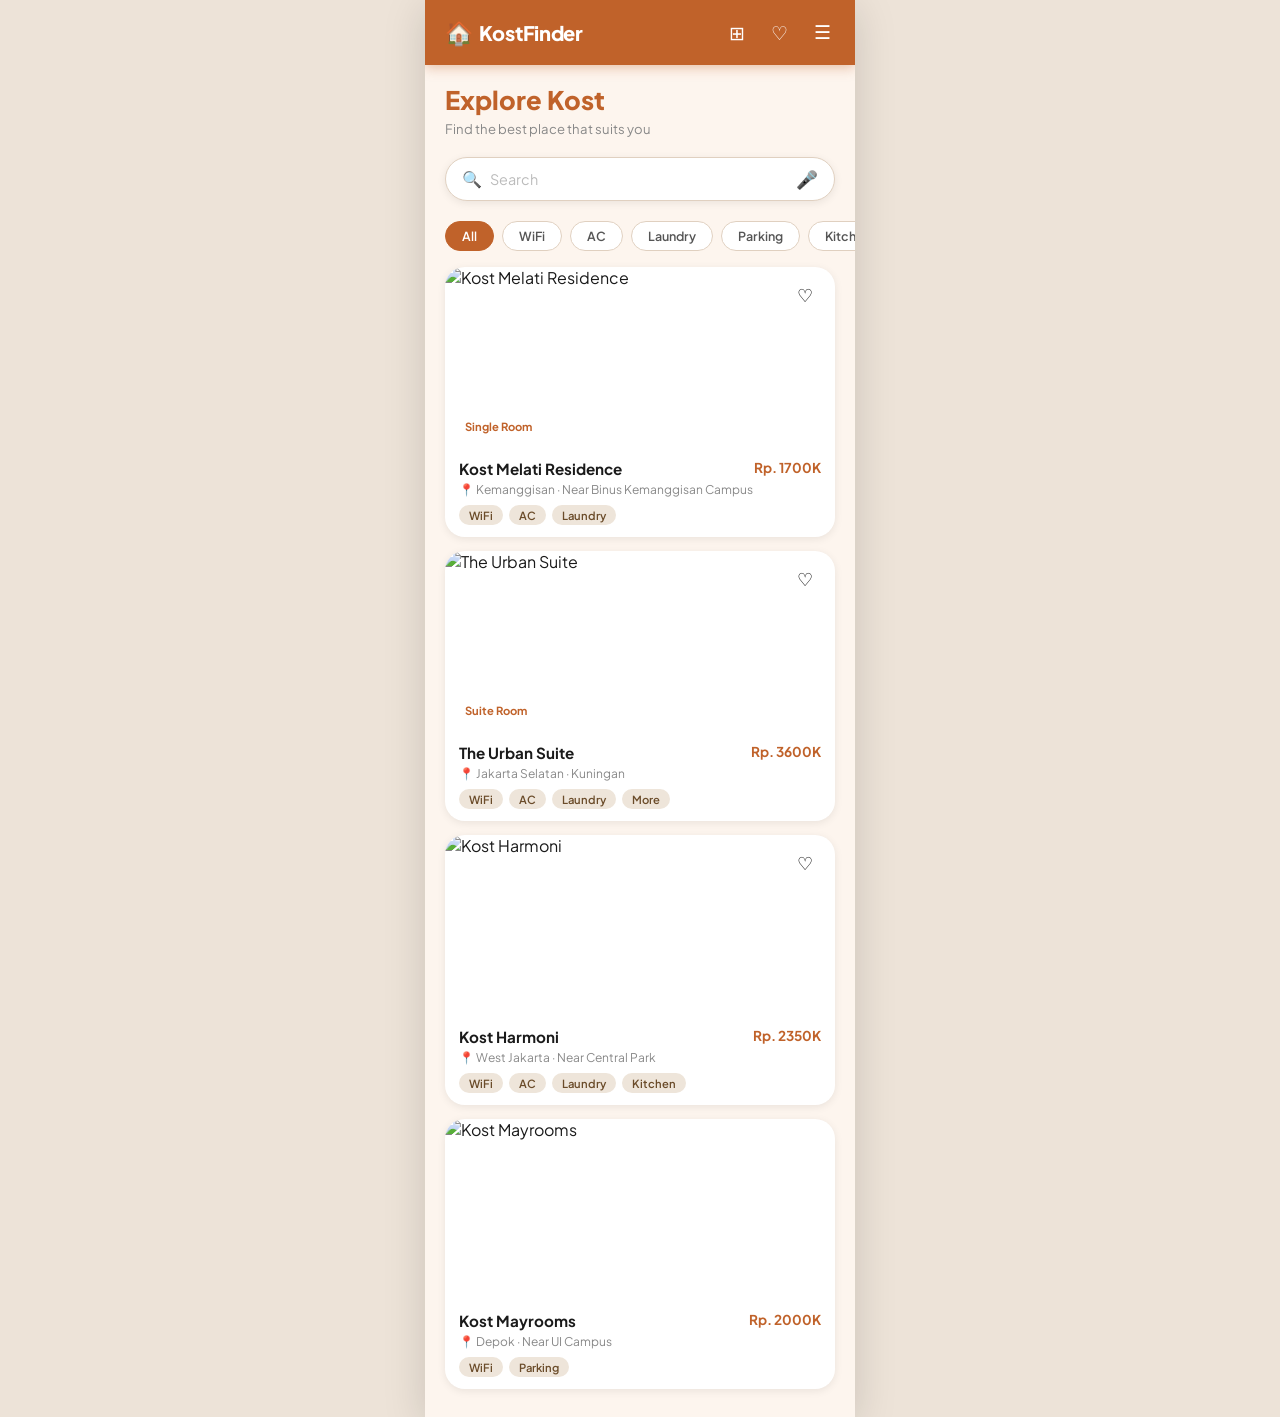
==== index.html @ db70f221 "Add files via upload" ====
<!DOCTYPE html>
<html lang="id">
<head>
  <meta charset="UTF-8" />
  <meta name="viewport" content="width=device-width, initial-scale=1.0" />
  <title>KostFinder – Home</title>
  <link rel="stylesheet" href="../css/shared.css" />
  <link rel="stylesheet" href="../css/home.css" />
</head>
<body>

<div class="phone-wrapper">

  <!-- NAVBAR -->
  <nav class="navbar">
    <a href="index.html" class="navbar-brand">
      <span class="brand-icon">🏠</span>KostFinder
    </a>
    <div class="navbar-icons">
      <a href="comparison.html" title="Compare kosts">⊞</a>
      <a href="favorite.html" title="Favorites">♡</a>
    <div class="menu-container">
      <button id="menuBtn" class="menu-btn">☰</button>

      <div id="dropdownMenu" class="dropdown-menu">
        <a href="profile.html">My Profile</a>
        <a href="about.html">About Us</a>
        <a href="contact.html">Contact Us</a>
      </div>
    </div>
  </div>
</nav>

  <!-- CONTENT -->
  <div class="page-content">

    <!-- HERO -->
    <div class="home-hero animate-in">
      <h2>Explore Kost</h2>
      <p>Find the best place that suits you</p>
    </div>

    <!-- SEARCH -->
    <div class="search-bar animate-in">
      <span class="search-icon">🔍</span>
      <input type="text" placeholder="Search" id="searchInput" />
      <span class="mic-icon" id="micBtn">🎤</span>
    </div>

    <!-- FILTER CHIPS -->
    <div class="filter-row animate-in">
      <button class="chip active" data-filter="all">All</button>
      <button class="chip" data-filter="wifi">WiFi</button>
      <button class="chip" data-filter="ac">AC</button>
      <button class="chip" data-filter="laundry">Laundry</button>
      <button class="chip" data-filter="parking">Parking</button>
      <button class="chip" data-filter="kitchen">Kitchen</button>
    </div>

    <!-- KOST LIST -->
    <div class="kost-list" id="kostList">

      <a class="kost-card animate-in" href="detail.html?id=1">
        <div class="kost-card-img">
          <img src="https://images.unsplash.com/photo-1560448204-e02f11c3d0e2?w=600&q=80" alt="Kost Melati Residence" />
          <span class="badge-room">Single Room</span>
          <button class="fav-btn" data-id="1" onclick="event.preventDefault(); toggleFav(this, 1)">♡</button>
        </div>
        <div class="kost-card-body">
          <div class="kost-card-top">
            <span class="kost-card-name">Kost Melati Residence</span>
            <span class="kost-card-price">Rp. 1700K</span>
          </div>
          <div class="kost-card-loc">📍 Kemanggisan · Near Binus Kemanggisan Campus</div>
          <div class="kost-tags">
            <span class="tag">WiFi</span>
            <span class="tag">AC</span>
            <span class="tag">Laundry</span>
          </div>
        </div>
      </a>

      <a class="kost-card animate-in" href="detail.html?id=2">
        <div class="kost-card-img">
          <img src="https://images.unsplash.com/photo-1555854877-bab0e564b8d5?w=600&q=80" alt="The Urban Suite" />
          <span class="badge-room">Suite Room</span>
          <button class="fav-btn" data-id="2" onclick="event.preventDefault(); toggleFav(this, 2)">♡</button>
        </div>
        <div class="kost-card-body">
          <div class="kost-card-top">
            <span class="kost-card-name">The Urban Suite</span>
            <span class="kost-card-price">Rp. 3600K</span>
          </div>
          <div class="kost-card-loc">📍 Jakarta Selatan · Kuningan</div>
          <div class="kost-tags">
            <span class="tag">WiFi</span>
            <span class="tag">AC</span>
            <span class="tag">Laundry</span>
            <span class="tag">More</span>
          </div>
        </div>
      </a>

      <a class="kost-card animate-in" href="detail.html?id=3">
        <div class="kost-card-img">
          <img src="https://images.unsplash.com/photo-1570129477492-45c003edd2be?w=600&q=80" alt="Kost Harmoni" />
          <span class="badge-room">Double Room</span>
          <button class="fav-btn" data-id="3" onclick="event.preventDefault(); toggleFav(this, 3)">♡</button>
        </div>
        <div class="kost-card-body">
          <div class="kost-card-top">
            <span class="kost-card-name">Kost Harmoni</span>
            <span class="kost-card-price">Rp. 2350K</span>
          </div>
          <div class="kost-card-loc">📍 West Jakarta · Near Central Park</div>
          <div class="kost-tags">
            <span class="tag">WiFi</span>
            <span class="tag">AC</span>
            <span class="tag">Laundry</span>
            <span class="tag">Kitchen</span>
          </div>
        </div>
      </a>

      <a class="kost-card animate-in" href="detail.html?id=4">
        <div class="kost-card-img">
          <img src="https://images.unsplash.com/photo-1512917774080-9991f1c4c750?w=600&q=80" alt="Kost Mayrooms" />
          <span class="badge-room">Single Room</span>
          <button class="fav-btn" data-id="4" onclick="event.preventDefault(); toggleFav(this, 4)">♡</button>
        </div>
        <div class="kost-card-body">
          <div class="kost-card-top">
            <span class="kost-card-name">Kost Mayrooms</span>
            <span class="kost-card-price">Rp. 2000K</span>
          </div>
          <div class="kost-card-loc">📍 Depok · Near UI Campus</div>
          <div class="kost-tags">
            <span class="tag">WiFi</span>
            <span class="tag">Parking</span>
          </div>
        </div>
      </a>

    </div><!-- end kost-list -->

  </div><!-- end page-content -->

</div><!-- end phone-wrapper -->

<script src="../js/shared.js"></script>
<script src="../js/home.js"></script>
</body>
</html>
---- css/shared.css ----
/* ============================================
   KOSTFINDER - SHARED STYLES
   ============================================ */

@import url('https://fonts.googleapis.com/css2?family=Plus+Jakarta+Sans:wght@400;500;600;700;800&family=Playfair+Display:wght@700&display=swap');

:root {
  --primary: #C0622A;
  --primary-dark: #9E4E1F;
  --primary-light: #E8845A;
  --primary-bg: #FDF5EE;
  --secondary-bg: #F5EDE3;
  --text-dark: #1A1A1A;
  --text-medium: #555;
  --text-light: #888;
  --border: #E0D0C0;
  --white: #fff;
  --tag-bg: #EEE5DA;
  --tag-text: #6B4C2A;
  --success: #2E7D32;
  --shadow-sm: 0 2px 8px rgba(0,0,0,0.08);
  --shadow-md: 0 4px 20px rgba(0,0,0,0.12);
  --shadow-lg: 0 8px 40px rgba(0,0,0,0.15);
  --radius-sm: 8px;
  --radius-md: 12px;
  --radius-lg: 20px;
  --radius-xl: 28px;
  --font-main: 'Plus Jakarta Sans', sans-serif;
  --font-display: 'Playfair Display', serif;
  --max-w: 430px;
}

*, *::before, *::after {
  box-sizing: border-box;
  margin: 0;
  padding: 0;
}

html {
  font-size: 16px;
  scroll-behavior: smooth;
}

body {
  font-family: var(--font-main);
  background-color: #EDE3D8;
  color: var(--text-dark);
  min-height: 100vh;
  display: flex;
  justify-content: center;
  align-items: flex-start;
}

.phone-wrapper {
  width: 100%;
  max-width: var(--max-w);
  min-height: 100vh;
  background: var(--primary-bg);
  display: flex;
  flex-direction: column;
  position: relative;
  overflow-x: hidden;
  box-shadow: var(--shadow-lg);
}

/* ── NAVBAR ── */
.navbar {
  background: var(--primary);
  padding: 16px 20px;
  display: flex;
  align-items: center;
  justify-content: space-between;
  position: sticky;
  top: 0;
  z-index: 100;
  box-shadow: 0 2px 12px rgba(192, 98, 42, 0.4);
}

.navbar-brand {
  display: flex;
  align-items: center;
  gap: 6px;
  text-decoration: none;
  color: var(--white);
  font-size: 1.25rem;
  font-weight: 800;
  letter-spacing: -0.3px;
}

.navbar-brand .brand-icon {
  font-size: 1.4rem;
}

.navbar-icons {
  display: flex;
  align-items: center;
  gap: 18px;
}

.navbar-icons a,
.navbar-icons button {
  background: none;
  border: none;
  color: var(--white);
  font-size: 1.2rem;
  cursor: pointer;
  padding: 4px;
  display: flex;
  align-items: center;
  text-decoration: none;
  transition: opacity 0.2s;
}

.navbar-icons a:hover,
.navbar-icons button:hover {
  opacity: 0.8;
}

/* ── SCROLLABLE CONTENT ── */
.page-content {
  flex: 1;
  overflow-y: auto;
  padding-bottom: 20px;
}

/* ── PAGE HEADER ── */
.page-header {
  padding: 22px 20px 10px;
}

.page-header h2 {
  font-size: 1.5rem;
  font-weight: 800;
  color: var(--primary);
  margin-bottom: 4px;
}

.page-header p {
  font-size: 0.82rem;
  color: var(--text-light);
}

/* ── SEARCH BAR ── */
.search-bar {
  margin: 12px 20px;
  position: relative;
  display: flex;
  align-items: center;
  background: var(--white);
  border: 1.5px solid var(--border);
  border-radius: 50px;
  padding: 10px 16px;
  gap: 8px;
  box-shadow: var(--shadow-sm);
}

.search-bar input {
  flex: 1;
  border: none;
  outline: none;
  font-family: var(--font-main);
  font-size: 0.9rem;
  color: var(--text-dark);
  background: transparent;
}

.search-bar input::placeholder {
  color: #BBB;
}

.search-bar .search-icon {
  color: var(--text-light);
  font-size: 1rem;
}

.search-bar .mic-icon {
  color: var(--primary);
  font-size: 1.1rem;
  cursor: pointer;
}

/* ── FILTER CHIPS ── */
.filter-row {
  display: flex;
  gap: 8px;
  padding: 8px 20px;
  overflow-x: auto;
  scrollbar-width: none;
}

.filter-row::-webkit-scrollbar {
  display: none;
}

.chip {
  flex-shrink: 0;
  padding: 6px 16px;
  border-radius: 50px;
  border: 1.5px solid var(--border);
  background: var(--white);
  font-family: var(--font-main);
  font-size: 0.78rem;
  font-weight: 600;
  color: var(--text-medium);
  cursor: pointer;
  white-space: nowrap;
  transition: all 0.2s;
}

.chip:hover,
.chip.active {
  background: var(--primary);
  color: var(--white);
  border-color: var(--primary);
}

/* ── KOST CARD ── */
.kost-list {
  display: flex;
  flex-direction: column;
  gap: 14px;
  padding: 8px 20px;
}

.kost-card {
  background: var(--white);
  border-radius: var(--radius-lg);
  overflow: hidden;
  box-shadow: var(--shadow-sm);
  cursor: pointer;
  transition: transform 0.2s, box-shadow 0.2s;
  text-decoration: none;
  color: inherit;
  display: block;
}

.kost-card:hover {
  transform: translateY(-2px);
  box-shadow: var(--shadow-md);
}

.kost-card-img {
  position: relative;
  width: 100%;
  height: 180px;
  overflow: hidden;
}

.kost-card-img img {
  width: 100%;
  height: 100%;
  object-fit: cover;
  transition: transform 0.4s;
}

.kost-card:hover .kost-card-img img {
  transform: scale(1.04);
}

.fav-btn {
  position: absolute;
  top: 12px;
  right: 12px;
  background: rgba(255,255,255,0.9);
  border: none;
  border-radius: 50%;
  width: 36px;
  height: 36px;
  display: flex;
  align-items: center;
  justify-content: center;
  font-size: 1.1rem;
  cursor: pointer;
  transition: all 0.2s;
  backdrop-filter: blur(4px);
}

.fav-btn.active {
  background: var(--white);
  color: #E53935;
}

.fav-btn:hover {
  transform: scale(1.1);
}

.kost-card-body {
  padding: 12px 14px;
}

.kost-card-top {
  display: flex;
  justify-content: space-between;
  align-items: flex-start;
  margin-bottom: 4px;
}

.kost-card-name {
  font-size: 0.95rem;
  font-weight: 700;
  color: var(--text-dark);
}

.kost-card-price {
  font-size: 0.85rem;
  font-weight: 700;
  color: var(--primary);
  white-space: nowrap;
  margin-left: 8px;
}

.kost-card-loc {
  font-size: 0.75rem;
  color: var(--text-light);
  margin-bottom: 8px;
  display: flex;
  align-items: center;
  gap: 4px;
}

.kost-tags {
  display: flex;
  flex-wrap: wrap;
  gap: 6px;
}

.tag {
  padding: 3px 10px;
  border-radius: 50px;
  background: var(--tag-bg);
  color: var(--tag-text);
  font-size: 0.7rem;
  font-weight: 600;
}

/* ── BUTTONS ── */
.btn {
  display: inline-block;
  padding: 14px 24px;
  border-radius: 50px;
  border: none;
  font-family: var(--font-main);
  font-size: 0.95rem;
  font-weight: 700;
  cursor: pointer;
  text-align: center;
  text-decoration: none;
  transition: all 0.2s;
}

.btn-primary {
  background: var(--primary);
  color: var(--white);
  box-shadow: 0 4px 14px rgba(192,98,42,0.35);
}

.btn-primary:hover {
  background: var(--primary-dark);
  box-shadow: 0 6px 20px rgba(192,98,42,0.45);
  transform: translateY(-1px);
}

.btn-outline {
  background: transparent;
  color: var(--primary);
  border: 2px solid var(--primary);
}

.btn-outline:hover {
  background: var(--primary);
  color: var(--white);
}

.btn-block {
  width: 100%;
  display: block;
}

/* ── FORM INPUTS ── */
.form-group {
  margin-bottom: 16px;
}

.form-group label {
  display: block;
  font-size: 0.82rem;
  font-weight: 600;
  color: var(--text-medium);
  margin-bottom: 6px;
}

.form-control {
  width: 100%;
  padding: 12px 16px;
  border: 1.5px solid var(--border);
  border-radius: var(--radius-md);
  font-family: var(--font-main);
  font-size: 0.9rem;
  color: var(--text-dark);
  background: var(--white);
  outline: none;
  transition: border-color 0.2s, box-shadow 0.2s;
}

.form-control:focus {
  border-color: var(--primary);
  box-shadow: 0 0 0 3px rgba(192, 98, 42, 0.12);
}

.form-control::placeholder {
  color: #CCC;
}

/* ── SECTION TITLE ── */
.section-title {
  font-size: 1rem;
  font-weight: 700;
  color: var(--text-dark);
  margin-bottom: 12px;
}

/* ── BACK LINK ── */
.back-link {
  display: inline-flex;
  align-items: center;
  gap: 6px;
  color: var(--text-medium);
  font-size: 0.85rem;
  font-weight: 600;
  text-decoration: none;
  padding: 4px 0;
  transition: color 0.2s;
  margin-bottom: 8px;
}

.back-link:hover {
  color: var(--primary);
}

/* ── BOTTOM NAVBAR ── */
.bottom-nav {
  background: var(--white);
  border-top: 1.5px solid var(--border);
  display: flex;
  justify-content: space-around;
  padding: 12px 0 16px;
  position: sticky;
  bottom: 0;
  z-index: 100;
}

.bottom-nav a {
  display: flex;
  flex-direction: column;
  align-items: center;
  gap: 4px;
  text-decoration: none;
  color: var(--text-light);
  font-size: 0.7rem;
  font-weight: 600;
  transition: color 0.2s;
}

.bottom-nav a.active,
.bottom-nav a:hover {
  color: var(--primary);
}

.bottom-nav a span:first-child {
  font-size: 1.3rem;
}

/* ── TOAST / ALERT ── */
.toast {
  padding: 10px 16px;
  border-radius: var(--radius-md);
  font-size: 0.82rem;
  font-weight: 600;
  margin-bottom: 12px;
}

.toast-success {
  background: #E8F5E9;
  color: var(--success);
  border: 1px solid #A5D6A7;
}

.toast-error {
  background: #FFEBEE;
  color: #C62828;
  border: 1px solid #FFCDD2;
}

/* ── STAR RATING ── */
.stars {
  color: #F59E0B;
  font-size: 0.85rem;
}

/* ── ANIMATIONS ── */
@keyframes fadeInUp {
  from { opacity: 0; transform: translateY(16px); }
  to { opacity: 1; transform: translateY(0); }
}

@keyframes fadeIn {
  from { opacity: 0; }
  to { opacity: 1; }
}

.animate-in {
  animation: fadeInUp 0.4s ease both;
}

.animate-in:nth-child(1) { animation-delay: 0.05s; }
.animate-in:nth-child(2) { animation-delay: 0.1s; }
.animate-in:nth-child(3) { animation-delay: 0.15s; }
.animate-in:nth-child(4) { animation-delay: 0.2s; }
.animate-in:nth-child(5) { animation-delay: 0.25s; }

.menu-container {
  position: relative;
}

.menu-container {
  position: static;
}

.dropdown-menu {
  display: none;

  position: absolute;

  top: 70px;
  left: 0;
  right: 0;

  width: 100%;

  background: white;

  border-radius: 0;

  box-shadow: 0 8px 20px rgba(0,0,0,0.15);

  z-index: 1000;

  font-family: 'Plus Jakarta Sans', sans-serif;
}

.dropdown-menu.show {
  display: block;
}

.dropdown-menu a {
  display: block;
  padding: 18px 24px;
  font-size: 0.95rem;
  font-weight: 600;
  color: #8B4513;
  text-decoration: none;
  border-bottom: 1px solid #f2f2f2;
}
.dropdown-menu a:last-child {
  border-bottom: none;
}

.dropdown-menu a:hover {
  background: #f8f8f8;
}

/* ── RESPONSIVE ── */
@media (max-width: 480px) {
  .phone-wrapper {
    box-shadow: none;
  }
}
---- css/home.css ----
/* ============================================
   HOME PAGE STYLES
   ============================================ */

.home-hero {
  padding: 20px 20px 8px;
}

.home-hero h2 {
  font-size: 1.6rem;
  font-weight: 800;
  color: var(--primary);
  line-height: 1.2;
  margin-bottom: 4px;
}

.home-hero p {
  font-size: 0.82rem;
  color: var(--text-light);
}

.kost-card-img .badge-room {
  position: absolute;
  bottom: 10px;
  left: 10px;
  background: rgba(255,255,255,0.92);
  color: var(--primary);
  font-size: 0.7rem;
  font-weight: 700;
  padding: 4px 10px;
  border-radius: 50px;
  backdrop-filter: blur(4px);
}

.section-label {
  display: flex;
  justify-content: space-between;
  align-items: center;
  padding: 16px 20px 4px;
}

.section-label h3 {
  font-size: 1rem;
  font-weight: 700;
  color: var(--text-dark);
}

.section-label a {
  font-size: 0.78rem;
  color: var(--primary);
  font-weight: 600;
  text-decoration: none;
}
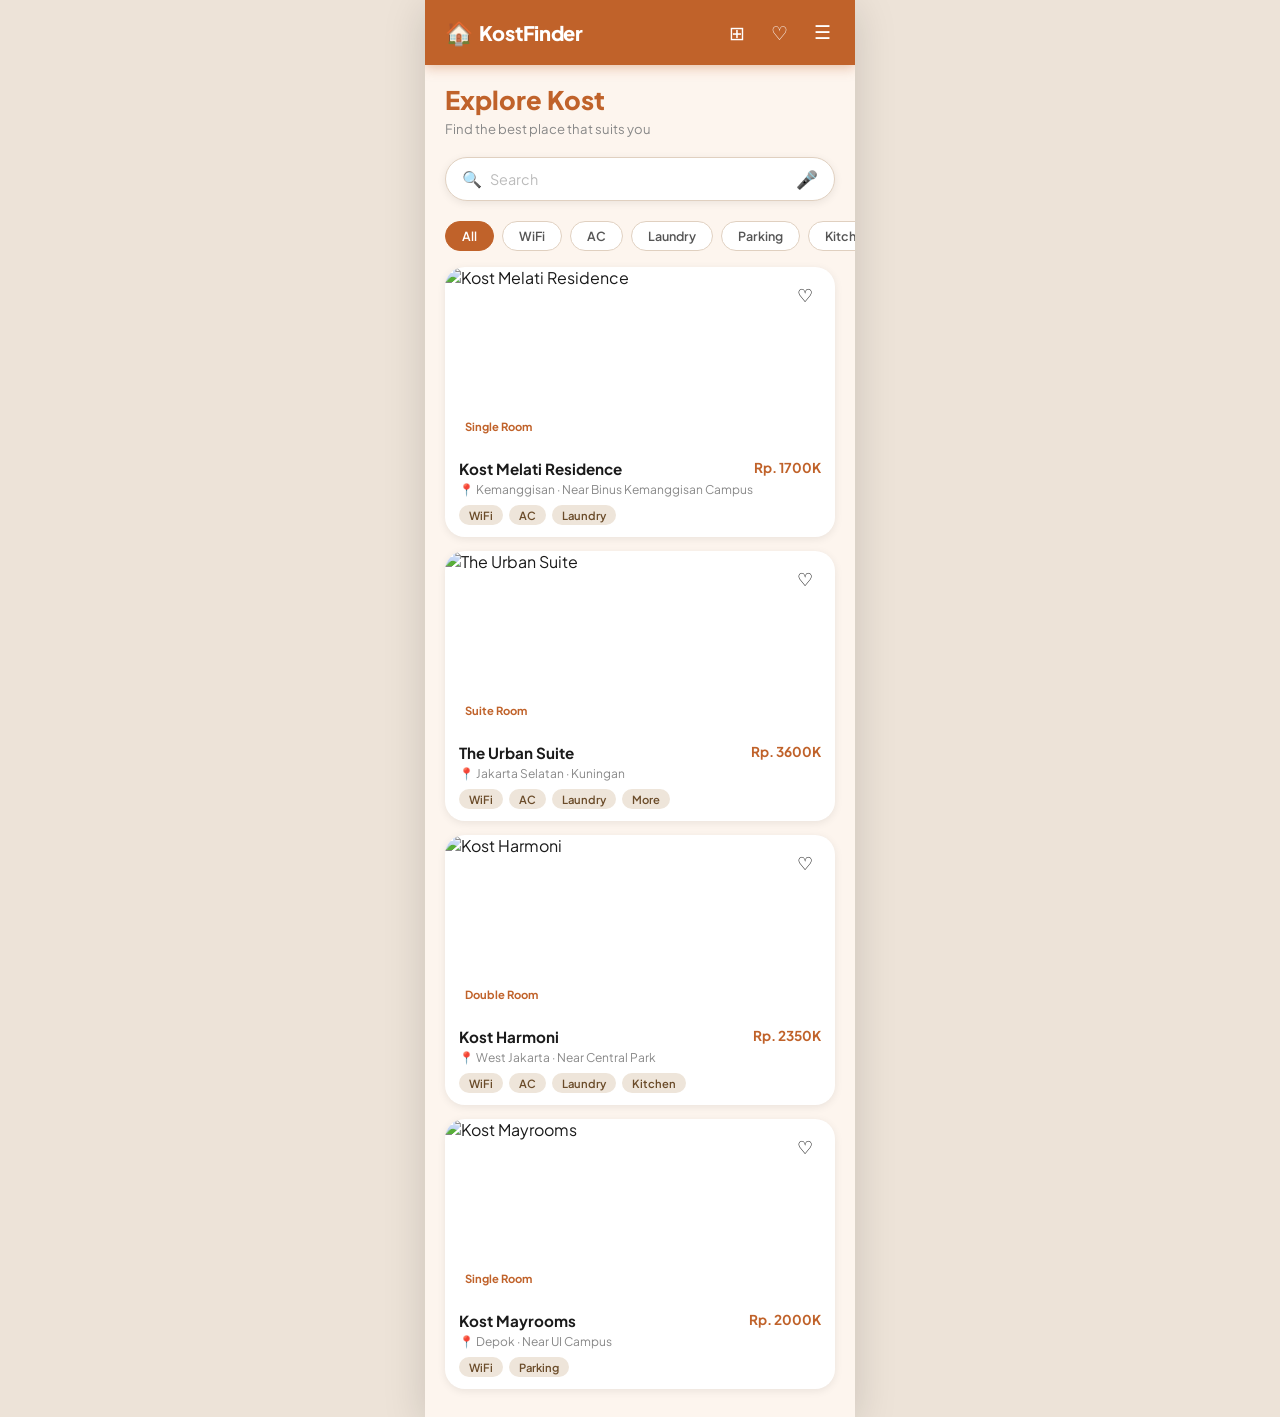
==== commit 942e7f47: "Add files via upload" ====
--- a/index.html
+++ b/index.html
@@ -4,8 +4,8 @@
   <meta charset="UTF-8" />
   <meta name="viewport" content="width=device-width, initial-scale=1.0" />
   <title>KostFinder – Home</title>
-  <link rel="stylesheet" href="../css/shared.css" />
-  <link rel="stylesheet" href="../css/home.css" />
+  <link rel="stylesheet" href="css/shared.css" />
+  <link rel="stylesheet" href="css/home.css" />
 </head>
 <body>
 
@@ -147,7 +147,7 @@
 
 </div><!-- end phone-wrapper -->
 
-<script src="../js/shared.js"></script>
-<script src="../js/home.js"></script>
+<script src="js/shared.js"></script>
+<script src="js/home.js"></script>
 </body>
 </html>
